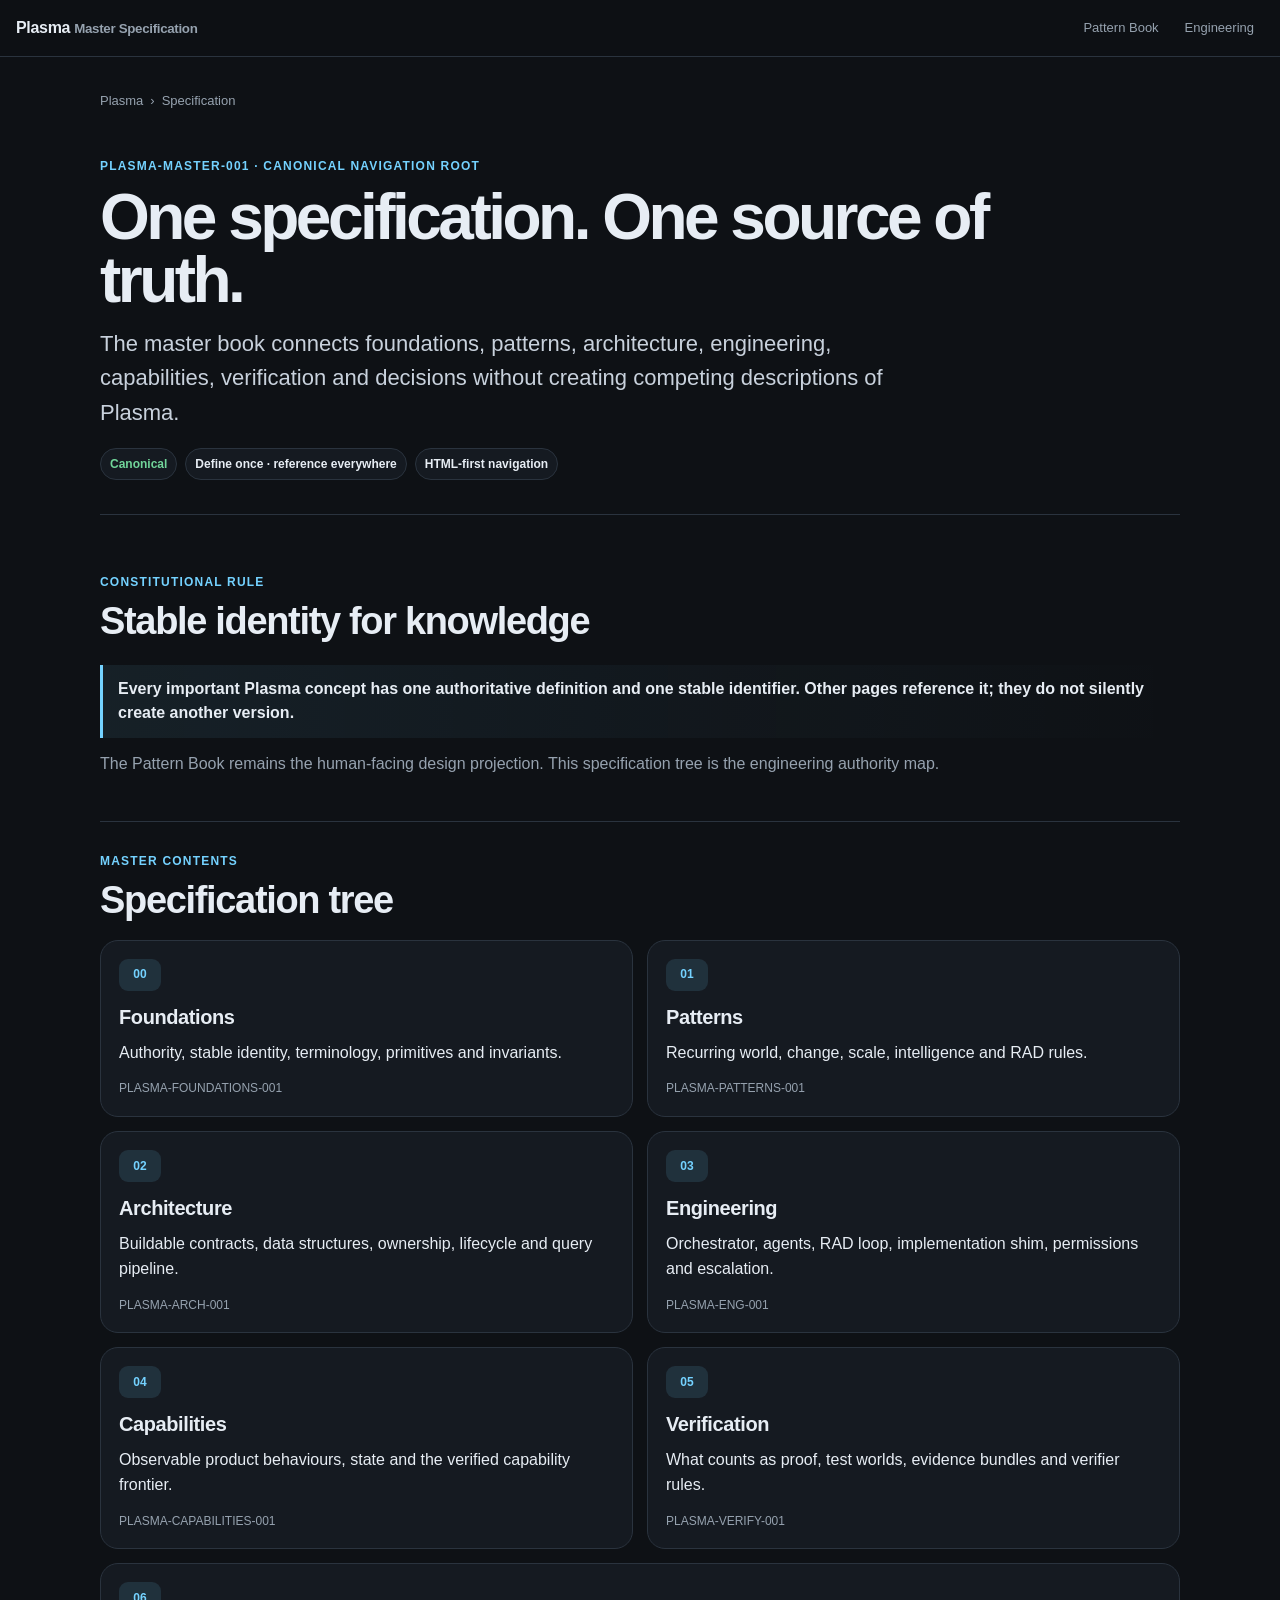
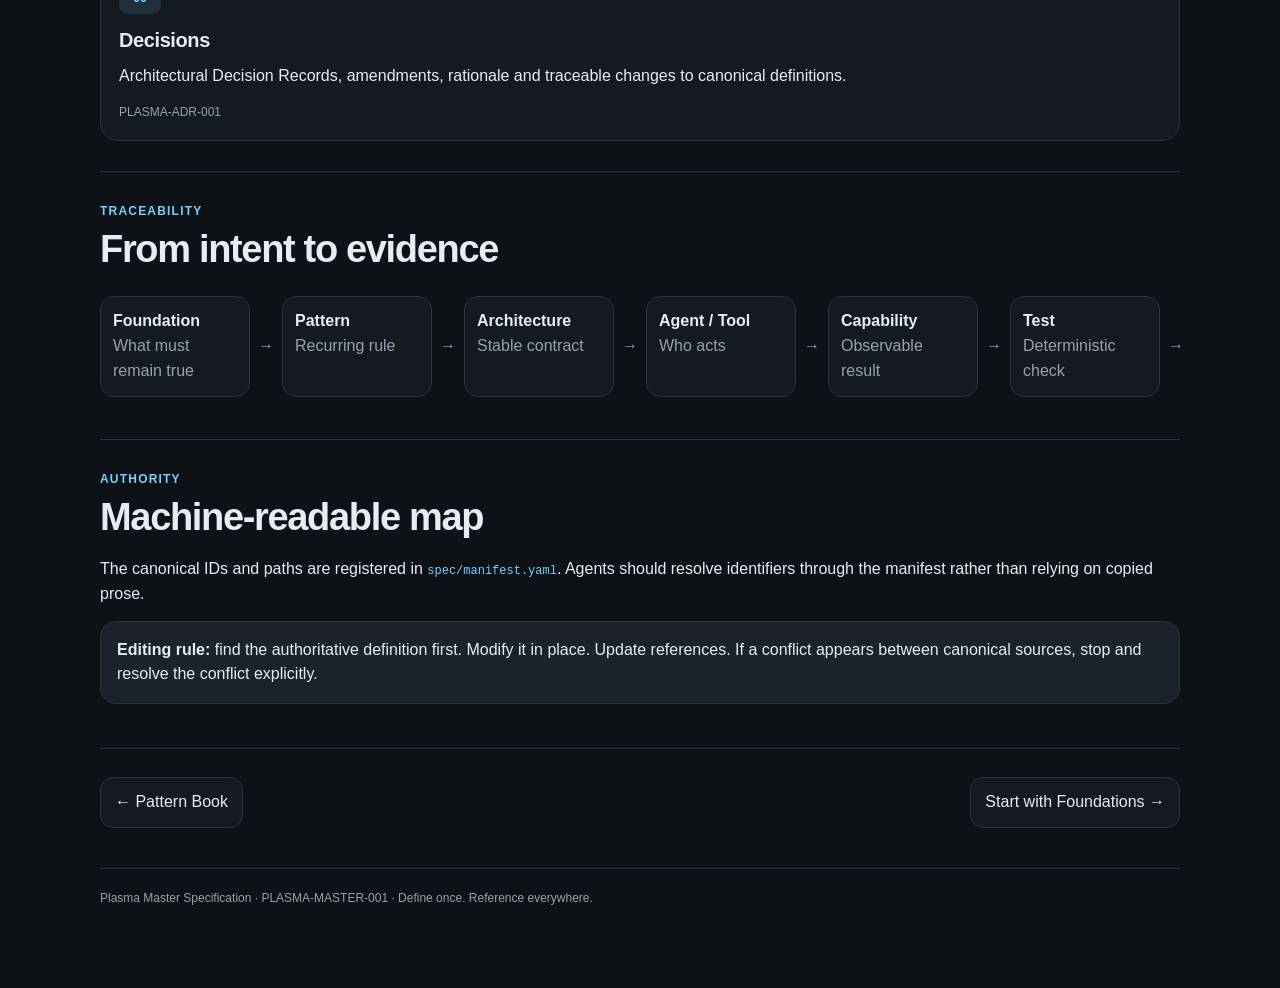
==== spec/index.html @ c1590b51 "Add HTML master specification navigator" ====
<!doctype html><html lang="en"><head><meta charset="utf-8"><meta name="viewport" content="width=device-width,initial-scale=1,viewport-fit=cover"><meta name="theme-color" content="#0e1115"><title>Plasma Master Specification</title><link rel="stylesheet" href="./spec.css"></head><body><div class="topbar"><div class="brand">Plasma <small>Master Specification</small></div><div class="toplinks"><a class="keep" href="../">Pattern Book</a><a href="./03-engineering/">Engineering</a></div></div><main class="wrap"><div class="breadcrumbs"><a href="../">Plasma</a><span>›</span><span>Specification</span></div><header class="hero"><div class="eyebrow">PLASMA-MASTER-001 · Canonical navigation root</div><h1>One specification. One source of truth.</h1><p class="lead">The master book connects foundations, patterns, architecture, engineering, capabilities, verification and decisions without creating competing descriptions of Plasma.</p><div class="statusline"><span class="status canonical">Canonical</span><span class="status">Define once · reference everywhere</span><span class="status">HTML-first navigation</span></div></header><section class="section"><div class="kicker">Constitutional rule</div><h2>Stable identity for knowledge</h2><div class="rule">Every important Plasma concept has one authoritative definition and one stable identifier. Other pages reference it; they do not silently create another version.</div><p class="muted">The Pattern Book remains the human-facing design projection. This specification tree is the engineering authority map.</p></section><section class="section"><div class="kicker">Master contents</div><h2>Specification tree</h2><div class="grid"><article class="card"><span class="num">00</span><h3><a href="./00-foundations/">Foundations</a></h3><p>Authority, stable identity, terminology, primitives and invariants.</p><div class="meta">PLASMA-FOUNDATIONS-001</div></article><article class="card"><span class="num">01</span><h3><a href="./01-patterns/">Patterns</a></h3><p>Recurring world, change, scale, intelligence and RAD rules.</p><div class="meta">PLASMA-PATTERNS-001</div></article><article class="card"><span class="num">02</span><h3><a href="./02-architecture/">Architecture</a></h3><p>Buildable contracts, data structures, ownership, lifecycle and query pipeline.</p><div class="meta">PLASMA-ARCH-001</div></article><article class="card"><span class="num">03</span><h3><a href="./03-engineering/">Engineering</a></h3><p>Orchestrator, agents, RAD loop, implementation shim, permissions and escalation.</p><div class="meta">PLASMA-ENG-001</div></article><article class="card"><span class="num">04</span><h3><a href="./04-capabilities/">Capabilities</a></h3><p>Observable product behaviours, state and the verified capability frontier.</p><div class="meta">PLASMA-CAPABILITIES-001</div></article><article class="card"><span class="num">05</span><h3><a href="./05-verification/">Verification</a></h3><p>What counts as proof, test worlds, evidence bundles and verifier rules.</p><div class="meta">PLASMA-VERIFY-001</div></article><article class="card wide"><span class="num">06</span><h3><a href="./06-decisions/">Decisions</a></h3><p>Architectural Decision Records, amendments, rationale and traceable changes to canonical definitions.</p><div class="meta">PLASMA-ADR-001</div></article></div></section><section class="section"><div class="kicker">Traceability</div><h2>From intent to evidence</h2><div class="flow"><div class="step"><b>Foundation</b><br><span class="muted">What must remain true</span></div><div class="arrow">→</div><div class="step"><b>Pattern</b><br><span class="muted">Recurring rule</span></div><div class="arrow">→</div><div class="step"><b>Architecture</b><br><span class="muted">Stable contract</span></div><div class="arrow">→</div><div class="step"><b>Agent / Tool</b><br><span class="muted">Who acts</span></div><div class="arrow">→</div><div class="step"><b>Capability</b><br><span class="muted">Observable result</span></div><div class="arrow">→</div><div class="step"><b>Test</b><br><span class="muted">Deterministic check</span></div><div class="arrow">→</div><div class="step"><b>Evidence</b><br><span class="muted">Proof</span></div><div class="arrow">→</div><div class="step"><b>Decision</b><br><span class="muted">Why architecture changed</span></div></div></section><section class="section"><div class="kicker">Authority</div><h2>Machine-readable map</h2><p>The canonical IDs and paths are registered in <span class="ref">spec/manifest.yaml</span>. Agents should resolve identifiers through the manifest rather than relying on copied prose.</p><div class="callout"><b>Editing rule:</b> find the authoritative definition first. Modify it in place. Update references. If a conflict appears between canonical sources, stop and resolve the conflict explicitly.</div></section><div class="navnext"><a href="../">← Pattern Book</a><a href="./00-foundations/">Start with Foundations →</a></div><footer class="footer">Plasma Master Specification · PLASMA-MASTER-001 · Define once. Reference everywhere.</footer></main></body></html>
---- spec/spec.css ----
:root{--bg:#0e1115;--panel:#151a21;--panel2:#1b222b;--text:#e7edf4;--muted:#96a2af;--line:#2a333e;--accent:#74d2ff;--accent2:#b59cff;--ok:#71d59a;--warn:#f0c26b;--danger:#ff8585;--max:1120px}*{box-sizing:border-box}html{background:var(--bg);color:var(--text);font-family:-apple-system,BlinkMacSystemFont,"Segoe UI",Inter,Roboto,sans-serif;scroll-behavior:smooth}body{margin:0;background:var(--bg);color:var(--text);line-height:1.55}.topbar{position:sticky;top:0;z-index:20;display:flex;align-items:center;gap:16px;min-height:54px;padding:10px max(16px,env(safe-area-inset-left));background:rgba(14,17,21,.92);backdrop-filter:blur(14px);border-bottom:1px solid var(--line)}.brand{font-weight:800;letter-spacing:-.02em}.brand small{color:var(--muted);font-weight:650}.toplinks{margin-left:auto;display:flex;gap:6px;flex-wrap:wrap}.toplinks a,.pilllink{color:var(--muted);text-decoration:none;border:1px solid transparent;border-radius:10px;padding:7px 9px;font-size:13px}.toplinks a:hover,.pilllink:hover{color:var(--text);border-color:var(--line);background:var(--panel)}.wrap{max-width:var(--max);margin:0 auto;padding:34px 20px 80px}.breadcrumbs{display:flex;gap:7px;flex-wrap:wrap;color:var(--muted);font-size:13px;margin-bottom:24px}.breadcrumbs a{color:var(--muted);text-decoration:none}.eyebrow,.kicker{color:var(--accent);font-size:12px;font-weight:850;text-transform:uppercase;letter-spacing:.1em}h1{font-size:clamp(34px,7vw,64px);line-height:.98;letter-spacing:-.055em;margin:10px 0 16px;max-width:900px}h2{font-size:clamp(25px,4vw,38px);letter-spacing:-.035em;margin:0 0 10px}h3{font-size:20px;letter-spacing:-.02em;margin:0 0 8px}p{margin:0 0 14px}.lead{font-size:clamp(17px,2.5vw,22px);max-width:850px;color:#c8d1dc}.muted{color:var(--muted)}.hero{padding:22px 0 34px;border-bottom:1px solid var(--line);margin-bottom:28px}.statusline{display:flex;gap:8px;flex-wrap:wrap;margin-top:18px}.status{font-size:12px;font-weight:800;border:1px solid var(--line);border-radius:999px;padding:6px 9px;background:var(--panel)}.status.canonical{color:var(--ok)}.status.constitutional{color:var(--warn)}.grid{display:grid;grid-template-columns:repeat(12,minmax(0,1fr));gap:14px}.card{grid-column:span 6;background:var(--panel);border:1px solid var(--line);border-radius:18px;padding:18px;min-width:0}.card.wide{grid-column:1/-1}.card.third{grid-column:span 4}.card h3 a{color:var(--text);text-decoration:none}.num{display:inline-grid;place-items:center;min-width:42px;height:32px;padding:0 8px;border-radius:9px;background:rgba(116,210,255,.12);color:var(--accent);font-weight:900;font-size:12px;margin-bottom:11px}.meta{font-size:12px;color:var(--muted);margin-top:8px}.section{padding:30px 0;border-bottom:1px solid var(--line)}.section:last-child{border-bottom:0}.rule{border-left:3px solid var(--accent);padding:12px 15px;background:linear-gradient(90deg,rgba(116,210,255,.08),transparent);border-radius:0 12px 12px 0;font-weight:720;margin:14px 0}.callout{background:var(--panel2);border:1px solid var(--line);border-radius:16px;padding:16px;margin:14px 0}.flow{display:flex;align-items:stretch;gap:8px;overflow-x:auto;padding:7px 0 12px;-webkit-overflow-scrolling:touch}.flow .step{flex:0 0 150px;background:var(--panel);border:1px solid var(--line);border-radius:14px;padding:12px}.flow .arrow{align-self:center;color:var(--muted);font-weight:900}.toc{display:grid;grid-template-columns:repeat(4,minmax(0,1fr));gap:9px;margin:22px 0}.toc a{display:block;color:var(--text);text-decoration:none;background:var(--panel);border:1px solid var(--line);border-radius:13px;padding:12px}.toc b{display:block;color:var(--accent);font-size:11px;margin-bottom:4px}.tablewrap{overflow-x:auto;border:1px solid var(--line);border-radius:15px;margin:14px 0}.table{min-width:720px;width:100%;border-collapse:collapse}.table th,.table td{padding:12px 13px;border-bottom:1px solid var(--line);vertical-align:top;text-align:left}.table th{font-size:11px;color:var(--muted);text-transform:uppercase;letter-spacing:.08em;background:var(--panel2)}.table tr:last-child td{border-bottom:0}code,pre{font-family:"SFMono-Regular",Consolas,monospace}.code{background:#0a0d11;border:1px solid var(--line);border-radius:14px;padding:15px;overflow:auto;color:#cfe9ff;font-size:13px}.ref{font-family:"SFMono-Regular",Consolas,monospace;font-size:12px;color:var(--accent)}ul{padding-left:20px;margin:10px 0 15px}li{margin:5px 0}.navnext{display:flex;justify-content:space-between;gap:12px;margin-top:28px}.navnext a{color:var(--text);text-decoration:none;background:var(--panel);border:1px solid var(--line);border-radius:13px;padding:12px 14px;max-width:48%}.authority{display:grid;grid-template-columns:150px 1fr;gap:10px 16px}.authority div:nth-child(odd){font-weight:800;color:var(--accent)}.footer{border-top:1px solid var(--line);color:var(--muted);font-size:12px;padding-top:20px;margin-top:40px}@media(max-width:760px){.wrap{padding:26px 15px 60px}.topbar{padding-left:14px;padding-right:14px}.toplinks a:not(.keep){display:none}.card,.card.third{grid-column:1/-1}.toc{grid-template-columns:repeat(2,minmax(0,1fr))}.authority{grid-template-columns:1fr}.authority div:nth-child(odd){margin-top:8px}.flow .step{flex-basis:138px}}@media(max-width:390px){.toc{grid-template-columns:1fr}h1{font-size:38px}}
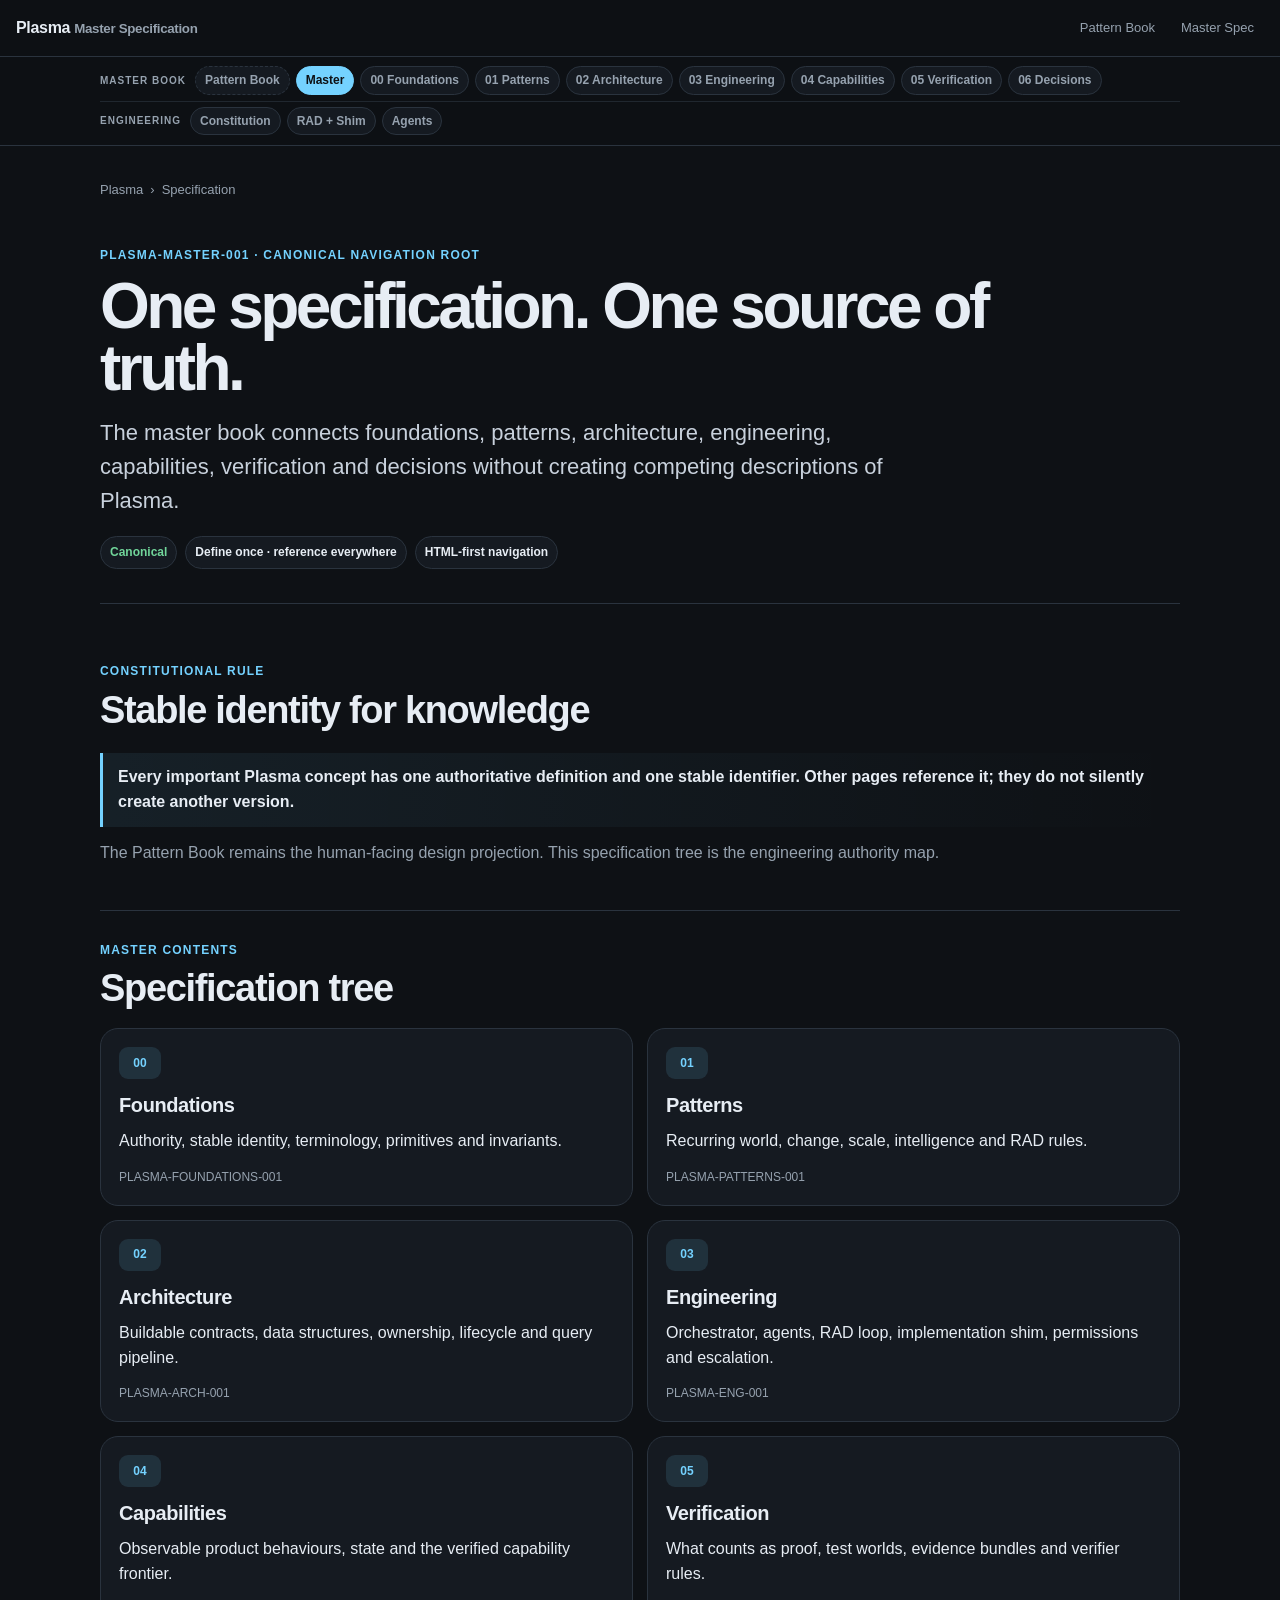
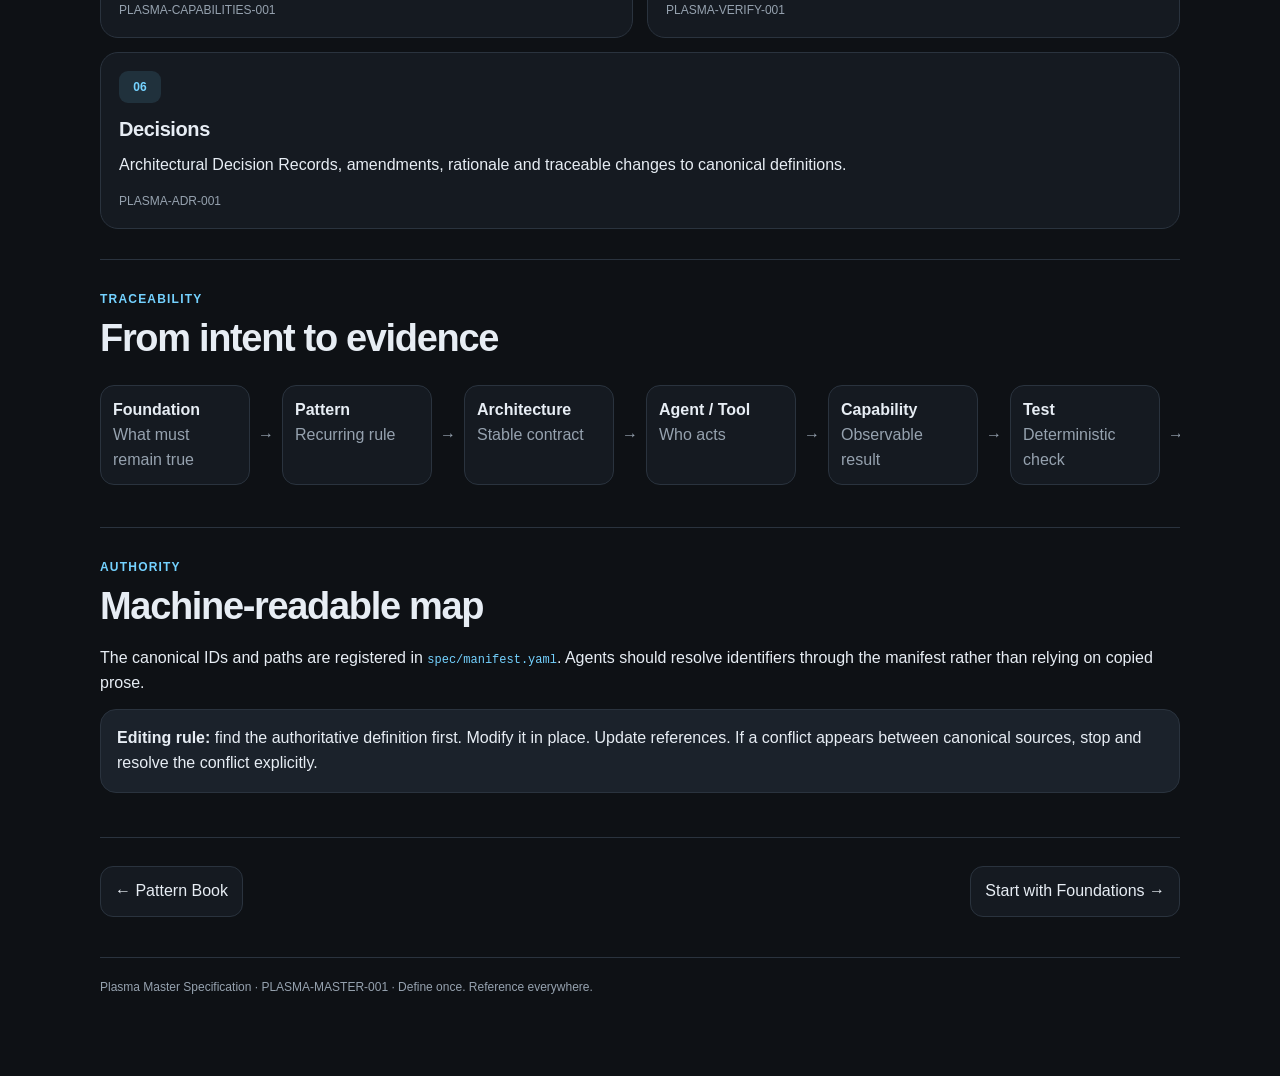
==== commit d8e6c60a: "Add global navigator to master specification" ====
--- a/spec/index.html
+++ b/spec/index.html
@@ -1 +1 @@
-<!doctype html><html lang="en"><head><meta charset="utf-8"><meta name="viewport" content="width=device-width,initial-scale=1,viewport-fit=cover"><meta name="theme-color" content="#0e1115"><title>Plasma Master Specification</title><link rel="stylesheet" href="./spec.css"></head><body><div class="topbar"><div class="brand">Plasma <small>Master Specification</small></div><div class="toplinks"><a class="keep" href="../">Pattern Book</a><a href="./03-engineering/">Engineering</a></div></div><main class="wrap"><div class="breadcrumbs"><a href="../">Plasma</a><span>›</span><span>Specification</span></div><header class="hero"><div class="eyebrow">PLASMA-MASTER-001 · Canonical navigation root</div><h1>One specification. One source of truth.</h1><p class="lead">The master book connects foundations, patterns, architecture, engineering, capabilities, verification and decisions without creating competing descriptions of Plasma.</p><div class="statusline"><span class="status canonical">Canonical</span><span class="status">Define once · reference everywhere</span><span class="status">HTML-first navigation</span></div></header><section class="section"><div class="kicker">Constitutional rule</div><h2>Stable identity for knowledge</h2><div class="rule">Every important Plasma concept has one authoritative definition and one stable identifier. Other pages reference it; they do not silently create another version.</div><p class="muted">The Pattern Book remains the human-facing design projection. This specification tree is the engineering authority map.</p></section><section class="section"><div class="kicker">Master contents</div><h2>Specification tree</h2><div class="grid"><article class="card"><span class="num">00</span><h3><a href="./00-foundations/">Foundations</a></h3><p>Authority, stable identity, terminology, primitives and invariants.</p><div class="meta">PLASMA-FOUNDATIONS-001</div></article><article class="card"><span class="num">01</span><h3><a href="./01-patterns/">Patterns</a></h3><p>Recurring world, change, scale, intelligence and RAD rules.</p><div class="meta">PLASMA-PATTERNS-001</div></article><article class="card"><span class="num">02</span><h3><a href="./02-architecture/">Architecture</a></h3><p>Buildable contracts, data structures, ownership, lifecycle and query pipeline.</p><div class="meta">PLASMA-ARCH-001</div></article><article class="card"><span class="num">03</span><h3><a href="./03-engineering/">Engineering</a></h3><p>Orchestrator, agents, RAD loop, implementation shim, permissions and escalation.</p><div class="meta">PLASMA-ENG-001</div></article><article class="card"><span class="num">04</span><h3><a href="./04-capabilities/">Capabilities</a></h3><p>Observable product behaviours, state and the verified capability frontier.</p><div class="meta">PLASMA-CAPABILITIES-001</div></article><article class="card"><span class="num">05</span><h3><a href="./05-verification/">Verification</a></h3><p>What counts as proof, test worlds, evidence bundles and verifier rules.</p><div class="meta">PLASMA-VERIFY-001</div></article><article class="card wide"><span class="num">06</span><h3><a href="./06-decisions/">Decisions</a></h3><p>Architectural Decision Records, amendments, rationale and traceable changes to canonical definitions.</p><div class="meta">PLASMA-ADR-001</div></article></div></section><section class="section"><div class="kicker">Traceability</div><h2>From intent to evidence</h2><div class="flow"><div class="step"><b>Foundation</b><br><span class="muted">What must remain true</span></div><div class="arrow">→</div><div class="step"><b>Pattern</b><br><span class="muted">Recurring rule</span></div><div class="arrow">→</div><div class="step"><b>Architecture</b><br><span class="muted">Stable contract</span></div><div class="arrow">→</div><div class="step"><b>Agent / Tool</b><br><span class="muted">Who acts</span></div><div class="arrow">→</div><div class="step"><b>Capability</b><br><span class="muted">Observable result</span></div><div class="arrow">→</div><div class="step"><b>Test</b><br><span class="muted">Deterministic check</span></div><div class="arrow">→</div><div class="step"><b>Evidence</b><br><span class="muted">Proof</span></div><div class="arrow">→</div><div class="step"><b>Decision</b><br><span class="muted">Why architecture changed</span></div></div></section><section class="section"><div class="kicker">Authority</div><h2>Machine-readable map</h2><p>The canonical IDs and paths are registered in <span class="ref">spec/manifest.yaml</span>. Agents should resolve identifiers through the manifest rather than relying on copied prose.</p><div class="callout"><b>Editing rule:</b> find the authoritative definition first. Modify it in place. Update references. If a conflict appears between canonical sources, stop and resolve the conflict explicitly.</div></section><div class="navnext"><a href="../">← Pattern Book</a><a href="./00-foundations/">Start with Foundations →</a></div><footer class="footer">Plasma Master Specification · PLASMA-MASTER-001 · Define once. Reference everywhere.</footer></main></body></html>+<!doctype html><html lang="en"><head><meta charset="utf-8"><meta name="viewport" content="width=device-width,initial-scale=1,viewport-fit=cover"><meta name="theme-color" content="#0e1115"><title>Plasma Master Specification</title><link rel="stylesheet" href="./spec.css"></head><body><div class="topbar"><div class="brand">Plasma <small>Master Specification</small></div><div class="toplinks"><a class="keep" href="../">Pattern Book</a><a href="./03-engineering/">Engineering</a></div></div><main class="wrap"><div class="breadcrumbs"><a href="../">Plasma</a><span>›</span><span>Specification</span></div><header class="hero"><div class="eyebrow">PLASMA-MASTER-001 · Canonical navigation root</div><h1>One specification. One source of truth.</h1><p class="lead">The master book connects foundations, patterns, architecture, engineering, capabilities, verification and decisions without creating competing descriptions of Plasma.</p><div class="statusline"><span class="status canonical">Canonical</span><span class="status">Define once · reference everywhere</span><span class="status">HTML-first navigation</span></div></header><section class="section"><div class="kicker">Constitutional rule</div><h2>Stable identity for knowledge</h2><div class="rule">Every important Plasma concept has one authoritative definition and one stable identifier. Other pages reference it; they do not silently create another version.</div><p class="muted">The Pattern Book remains the human-facing design projection. This specification tree is the engineering authority map.</p></section><section class="section"><div class="kicker">Master contents</div><h2>Specification tree</h2><div class="grid"><article class="card"><span class="num">00</span><h3><a href="./00-foundations/">Foundations</a></h3><p>Authority, stable identity, terminology, primitives and invariants.</p><div class="meta">PLASMA-FOUNDATIONS-001</div></article><article class="card"><span class="num">01</span><h3><a href="./01-patterns/">Patterns</a></h3><p>Recurring world, change, scale, intelligence and RAD rules.</p><div class="meta">PLASMA-PATTERNS-001</div></article><article class="card"><span class="num">02</span><h3><a href="./02-architecture/">Architecture</a></h3><p>Buildable contracts, data structures, ownership, lifecycle and query pipeline.</p><div class="meta">PLASMA-ARCH-001</div></article><article class="card"><span class="num">03</span><h3><a href="./03-engineering/">Engineering</a></h3><p>Orchestrator, agents, RAD loop, implementation shim, permissions and escalation.</p><div class="meta">PLASMA-ENG-001</div></article><article class="card"><span class="num">04</span><h3><a href="./04-capabilities/">Capabilities</a></h3><p>Observable product behaviours, state and the verified capability frontier.</p><div class="meta">PLASMA-CAPABILITIES-001</div></article><article class="card"><span class="num">05</span><h3><a href="./05-verification/">Verification</a></h3><p>What counts as proof, test worlds, evidence bundles and verifier rules.</p><div class="meta">PLASMA-VERIFY-001</div></article><article class="card wide"><span class="num">06</span><h3><a href="./06-decisions/">Decisions</a></h3><p>Architectural Decision Records, amendments, rationale and traceable changes to canonical definitions.</p><div class="meta">PLASMA-ADR-001</div></article></div></section><section class="section"><div class="kicker">Traceability</div><h2>From intent to evidence</h2><div class="flow"><div class="step"><b>Foundation</b><br><span class="muted">What must remain true</span></div><div class="arrow">→</div><div class="step"><b>Pattern</b><br><span class="muted">Recurring rule</span></div><div class="arrow">→</div><div class="step"><b>Architecture</b><br><span class="muted">Stable contract</span></div><div class="arrow">→</div><div class="step"><b>Agent / Tool</b><br><span class="muted">Who acts</span></div><div class="arrow">→</div><div class="step"><b>Capability</b><br><span class="muted">Observable result</span></div><div class="arrow">→</div><div class="step"><b>Test</b><br><span class="muted">Deterministic check</span></div><div class="arrow">→</div><div class="step"><b>Evidence</b><br><span class="muted">Proof</span></div><div class="arrow">→</div><div class="step"><b>Decision</b><br><span class="muted">Why architecture changed</span></div></div></section><section class="section"><div class="kicker">Authority</div><h2>Machine-readable map</h2><p>The canonical IDs and paths are registered in <span class="ref">spec/manifest.yaml</span>. Agents should resolve identifiers through the manifest rather than relying on copied prose.</p><div class="callout"><b>Editing rule:</b> find the authoritative definition first. Modify it in place. Update references. If a conflict appears between canonical sources, stop and resolve the conflict explicitly.</div></section><div class="navnext"><a href="../">← Pattern Book</a><a href="./00-foundations/">Start with Foundations →</a></div><footer class="footer">Plasma Master Specification · PLASMA-MASTER-001 · Define once. Reference everywhere.</footer></main><script src="./spec-nav.js"></script></body></html>
--- a/spec/spec.css
+++ b/spec/spec.css
@@ -1 +1 @@
-:root{--bg:#0e1115;--panel:#151a21;--panel2:#1b222b;--text:#e7edf4;--muted:#96a2af;--line:#2a333e;--accent:#74d2ff;--accent2:#b59cff;--ok:#71d59a;--warn:#f0c26b;--danger:#ff8585;--max:1120px}*{box-sizing:border-box}html{background:var(--bg);color:var(--text);font-family:-apple-system,BlinkMacSystemFont,"Segoe UI",Inter,Roboto,sans-serif;scroll-behavior:smooth}body{margin:0;background:var(--bg);color:var(--text);line-height:1.55}.topbar{position:sticky;top:0;z-index:20;display:flex;align-items:center;gap:16px;min-height:54px;padding:10px max(16px,env(safe-area-inset-left));background:rgba(14,17,21,.92);backdrop-filter:blur(14px);border-bottom:1px solid var(--line)}.brand{font-weight:800;letter-spacing:-.02em}.brand small{color:var(--muted);font-weight:650}.toplinks{margin-left:auto;display:flex;gap:6px;flex-wrap:wrap}.toplinks a,.pilllink{color:var(--muted);text-decoration:none;border:1px solid transparent;border-radius:10px;padding:7px 9px;font-size:13px}.toplinks a:hover,.pilllink:hover{color:var(--text);border-color:var(--line);background:var(--panel)}.wrap{max-width:var(--max);margin:0 auto;padding:34px 20px 80px}.breadcrumbs{display:flex;gap:7px;flex-wrap:wrap;color:var(--muted);font-size:13px;margin-bottom:24px}.breadcrumbs a{color:var(--muted);text-decoration:none}.eyebrow,.kicker{color:var(--accent);font-size:12px;font-weight:850;text-transform:uppercase;letter-spacing:.1em}h1{font-size:clamp(34px,7vw,64px);line-height:.98;letter-spacing:-.055em;margin:10px 0 16px;max-width:900px}h2{font-size:clamp(25px,4vw,38px);letter-spacing:-.035em;margin:0 0 10px}h3{font-size:20px;letter-spacing:-.02em;margin:0 0 8px}p{margin:0 0 14px}.lead{font-size:clamp(17px,2.5vw,22px);max-width:850px;color:#c8d1dc}.muted{color:var(--muted)}.hero{padding:22px 0 34px;border-bottom:1px solid var(--line);margin-bottom:28px}.statusline{display:flex;gap:8px;flex-wrap:wrap;margin-top:18px}.status{font-size:12px;font-weight:800;border:1px solid var(--line);border-radius:999px;padding:6px 9px;background:var(--panel)}.status.canonical{color:var(--ok)}.status.constitutional{color:var(--warn)}.grid{display:grid;grid-template-columns:repeat(12,minmax(0,1fr));gap:14px}.card{grid-column:span 6;background:var(--panel);border:1px solid var(--line);border-radius:18px;padding:18px;min-width:0}.card.wide{grid-column:1/-1}.card.third{grid-column:span 4}.card h3 a{color:var(--text);text-decoration:none}.num{display:inline-grid;place-items:center;min-width:42px;height:32px;padding:0 8px;border-radius:9px;background:rgba(116,210,255,.12);color:var(--accent);font-weight:900;font-size:12px;margin-bottom:11px}.meta{font-size:12px;color:var(--muted);margin-top:8px}.section{padding:30px 0;border-bottom:1px solid var(--line)}.section:last-child{border-bottom:0}.rule{border-left:3px solid var(--accent);padding:12px 15px;background:linear-gradient(90deg,rgba(116,210,255,.08),transparent);border-radius:0 12px 12px 0;font-weight:720;margin:14px 0}.callout{background:var(--panel2);border:1px solid var(--line);border-radius:16px;padding:16px;margin:14px 0}.flow{display:flex;align-items:stretch;gap:8px;overflow-x:auto;padding:7px 0 12px;-webkit-overflow-scrolling:touch}.flow .step{flex:0 0 150px;background:var(--panel);border:1px solid var(--line);border-radius:14px;padding:12px}.flow .arrow{align-self:center;color:var(--muted);font-weight:900}.toc{display:grid;grid-template-columns:repeat(4,minmax(0,1fr));gap:9px;margin:22px 0}.toc a{display:block;color:var(--text);text-decoration:none;background:var(--panel);border:1px solid var(--line);border-radius:13px;padding:12px}.toc b{display:block;color:var(--accent);font-size:11px;margin-bottom:4px}.tablewrap{overflow-x:auto;border:1px solid var(--line);border-radius:15px;margin:14px 0}.table{min-width:720px;width:100%;border-collapse:collapse}.table th,.table td{padding:12px 13px;border-bottom:1px solid var(--line);vertical-align:top;text-align:left}.table th{font-size:11px;color:var(--muted);text-transform:uppercase;letter-spacing:.08em;background:var(--panel2)}.table tr:last-child td{border-bottom:0}code,pre{font-family:"SFMono-Regular",Consolas,monospace}.code{background:#0a0d11;border:1px solid var(--line);border-radius:14px;padding:15px;overflow:auto;color:#cfe9ff;font-size:13px}.ref{font-family:"SFMono-Regular",Consolas,monospace;font-size:12px;color:var(--accent)}ul{padding-left:20px;margin:10px 0 15px}li{margin:5px 0}.navnext{display:flex;justify-content:space-between;gap:12px;margin-top:28px}.navnext a{color:var(--text);text-decoration:none;background:var(--panel);border:1px solid var(--line);border-radius:13px;padding:12px 14px;max-width:48%}.authority{display:grid;grid-template-columns:150px 1fr;gap:10px 16px}.authority div:nth-child(odd){font-weight:800;color:var(--accent)}.footer{border-top:1px solid var(--line);color:var(--muted);font-size:12px;padding-top:20px;margin-top:40px}@media(max-width:760px){.wrap{padding:26px 15px 60px}.topbar{padding-left:14px;padding-right:14px}.toplinks a:not(.keep){display:none}.card,.card.third{grid-column:1/-1}.toc{grid-template-columns:repeat(2,minmax(0,1fr))}.authority{grid-template-columns:1fr}.authority div:nth-child(odd){margin-top:8px}.flow .step{flex-basis:138px}}@media(max-width:390px){.toc{grid-template-columns:1fr}h1{font-size:38px}}+:root{--bg:#0e1115;--panel:#151a21;--panel2:#1b222b;--text:#e7edf4;--muted:#96a2af;--line:#2a333e;--accent:#74d2ff;--accent2:#b59cff;--ok:#71d59a;--warn:#f0c26b;--danger:#ff8585;--max:1120px}*{box-sizing:border-box}html{background:var(--bg);color:var(--text);font-family:-apple-system,BlinkMacSystemFont,"Segoe UI",Inter,Roboto,sans-serif;scroll-behavior:smooth}body{margin:0;background:var(--bg);color:var(--text);line-height:1.55}.topbar{position:sticky;top:0;z-index:20;display:flex;align-items:center;gap:16px;min-height:54px;padding:10px max(16px,env(safe-area-inset-left));background:rgba(14,17,21,.92);backdrop-filter:blur(14px);border-bottom:1px solid var(--line)}.brand{font-weight:800;letter-spacing:-.02em}.brand small{color:var(--muted);font-weight:650}.toplinks{margin-left:auto;display:flex;gap:6px;flex-wrap:wrap}.toplinks a,.pilllink{color:var(--muted);text-decoration:none;border:1px solid transparent;border-radius:10px;padding:7px 9px;font-size:13px}.toplinks a:hover,.pilllink:hover{color:var(--text);border-color:var(--line);background:var(--panel)}.wrap{max-width:var(--max);margin:0 auto;padding:34px 20px 80px}.breadcrumbs{display:flex;gap:7px;flex-wrap:wrap;color:var(--muted);font-size:13px;margin-bottom:24px}.breadcrumbs a{color:var(--muted);text-decoration:none}.eyebrow,.kicker{color:var(--accent);font-size:12px;font-weight:850;text-transform:uppercase;letter-spacing:.1em}h1{font-size:clamp(34px,7vw,64px);line-height:.98;letter-spacing:-.055em;margin:10px 0 16px;max-width:900px}h2{font-size:clamp(25px,4vw,38px);letter-spacing:-.035em;margin:0 0 10px}h3{font-size:20px;letter-spacing:-.02em;margin:0 0 8px}p{margin:0 0 14px}.lead{font-size:clamp(17px,2.5vw,22px);max-width:850px;color:#c8d1dc}.muted{color:var(--muted)}.hero{padding:22px 0 34px;border-bottom:1px solid var(--line);margin-bottom:28px}.statusline{display:flex;gap:8px;flex-wrap:wrap;margin-top:18px}.status{font-size:12px;font-weight:800;border:1px solid var(--line);border-radius:999px;padding:6px 9px;background:var(--panel)}.status.canonical{color:var(--ok)}.status.constitutional{color:var(--warn)}.grid{display:grid;grid-template-columns:repeat(12,minmax(0,1fr));gap:14px}.card{grid-column:span 6;background:var(--panel);border:1px solid var(--line);border-radius:18px;padding:18px;min-width:0}.card.wide{grid-column:1/-1}.card.third{grid-column:span 4}.card h3 a{color:var(--text);text-decoration:none}.num{display:inline-grid;place-items:center;min-width:42px;height:32px;padding:0 8px;border-radius:9px;background:rgba(116,210,255,.12);color:var(--accent);font-weight:900;font-size:12px;margin-bottom:11px}.meta{font-size:12px;color:var(--muted);margin-top:8px}.section{padding:30px 0;border-bottom:1px solid var(--line)}.section:last-child{border-bottom:0}.rule{border-left:3px solid var(--accent);padding:12px 15px;background:linear-gradient(90deg,rgba(116,210,255,.08),transparent);border-radius:0 12px 12px 0;font-weight:720;margin:14px 0}.callout{background:var(--panel2);border:1px solid var(--line);border-radius:16px;padding:16px;margin:14px 0}.flow{display:flex;align-items:stretch;gap:8px;overflow-x:auto;padding:7px 0 12px;-webkit-overflow-scrolling:touch}.flow .step{flex:0 0 150px;background:var(--panel);border:1px solid var(--line);border-radius:14px;padding:12px}.flow .arrow{align-self:center;color:var(--muted);font-weight:900}.toc{display:grid;grid-template-columns:repeat(4,minmax(0,1fr));gap:9px;margin:22px 0}.toc a{display:block;color:var(--text);text-decoration:none;background:var(--panel);border:1px solid var(--line);border-radius:13px;padding:12px}.toc b{display:block;color:var(--accent);font-size:11px;margin-bottom:4px}.tablewrap{overflow-x:auto;border:1px solid var(--line);border-radius:15px;margin:14px 0}.table{min-width:720px;width:100%;border-collapse:collapse}.table th,.table td{padding:12px 13px;border-bottom:1px solid var(--line);vertical-align:top;text-align:left}.table th{font-size:11px;color:var(--muted);text-transform:uppercase;letter-spacing:.08em;background:var(--panel2)}.table tr:last-child td{border-bottom:0}code,pre{font-family:"SFMono-Regular",Consolas,monospace}.code{background:#0a0d11;border:1px solid var(--line);border-radius:14px;padding:15px;overflow:auto;color:#cfe9ff;font-size:13px}.ref{font-family:"SFMono-Regular",Consolas,monospace;font-size:12px;color:var(--accent)}ul{padding-left:20px;margin:10px 0 15px}li{margin:5px 0}.navnext{display:flex;justify-content:space-between;gap:12px;margin-top:28px}.navnext a{color:var(--text);text-decoration:none;background:var(--panel);border:1px solid var(--line);border-radius:13px;padding:12px 14px;max-width:48%}.authority{display:grid;grid-template-columns:150px 1fr;gap:10px 16px}.authority div:nth-child(odd){font-weight:800;color:var(--accent)}.footer{border-top:1px solid var(--line);color:var(--muted);font-size:12px;padding-top:20px;margin-top:40px}.spec-global-nav{position:sticky;top:54px;z-index:19;background:rgba(14,17,21,.96);backdrop-filter:blur(14px);border-bottom:1px solid var(--line)}.spec-global-nav-inner{max-width:var(--max);margin:0 auto;padding:7px 20px 8px}.spec-nav-row{display:flex;align-items:center;gap:6px;overflow-x:auto;scrollbar-width:none;-webkit-overflow-scrolling:touch;padding:2px 0;white-space:nowrap}.spec-nav-row::-webkit-scrollbar{display:none}.spec-nav-label{flex:0 0 auto;color:var(--muted);font-size:10px;font-weight:850;text-transform:uppercase;letter-spacing:.1em;margin-right:3px}.spec-nav-row a{flex:0 0 auto;color:var(--muted);text-decoration:none;border:1px solid var(--line);background:var(--panel);border-radius:999px;padding:6px 9px;font-size:12px;font-weight:720;line-height:1.2}.spec-nav-row a:hover{color:var(--text);border-color:#41505f}.spec-nav-row a.active{color:var(--bg);background:var(--accent);border-color:var(--accent)}.spec-nav-row a.projection-link{border-style:dashed}.spec-nav-engineering{padding-top:5px;border-top:1px solid rgba(42,51,62,.65);margin-top:4px}@media(max-width:760px){.wrap{padding:26px 15px 60px}.topbar{padding-left:14px;padding-right:14px}.toplinks a:not(.keep){display:none}.card,.card.third{grid-column:1/-1}.toc{grid-template-columns:repeat(2,minmax(0,1fr))}.authority{grid-template-columns:1fr}.authority div:nth-child(odd){margin-top:8px}.flow .step{flex-basis:138px}.spec-global-nav-inner{padding-left:14px;padding-right:14px}.spec-nav-row a{font-size:11px;padding:7px 9px}.spec-nav-label{position:sticky;left:0;background:rgba(14,17,21,.96);padding-right:6px;z-index:2}}@media(max-width:390px){.toc{grid-template-columns:1fr}h1{font-size:38px}.brand small{display:none}.toplinks a{font-size:11px;padding:6px}.spec-global-nav{top:54px}}
